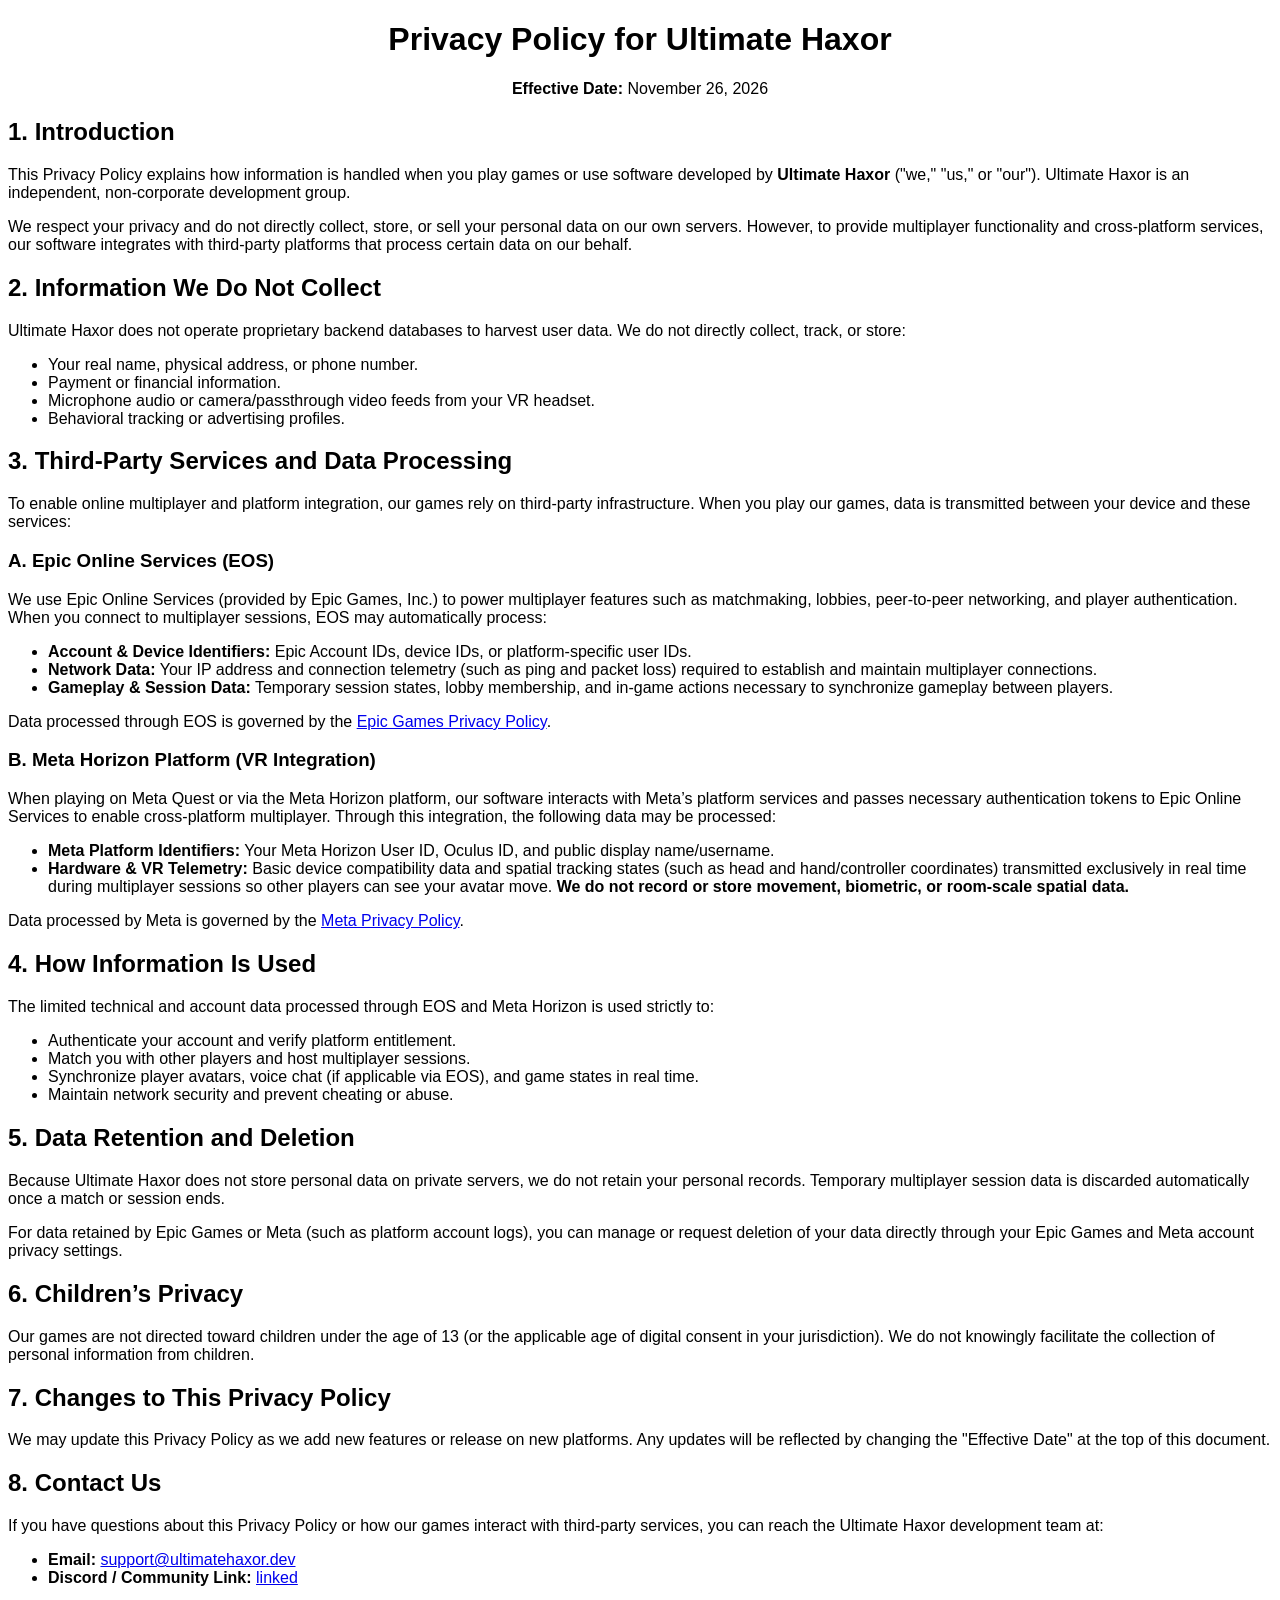
==== privacy_policy/index.html @ be050dad "web site" ====
<!DOCTYPE html>

<head>
    <title>ultimate haxor</title>
    <link rel="preconnect" href="https://fonts.googleapis.com">
    <link rel="preconnect" href="https://fonts.gstatic.com" crossorigin>
    <link href="https://fonts.googleapis.com/css2?family=Geist+Pixel&family=Gorditas:wght@400;700&display=swap" rel="stylesheet">
    <style>
        body {
            font-family: 'Geist Pixel', sans-serif;
        }
    </style>
</head>

<body>
    <main class="container">
        <h1 style="text-align: center;">Privacy Policy for Ultimate Haxor</h1>
        <p style="text-align: center;"><strong>Effective Date:</strong> November 26, 2026</p>

        <h2>1. Introduction</h2>
        <p>This Privacy Policy explains how information is handled when you play games or use software developed by <strong>Ultimate Haxor</strong> ("we," "us," or "our"). Ultimate Haxor is an independent, non-corporate development group.</p>
        <p>We respect your privacy and do not directly collect, store, or sell your personal data on our own servers. However, to provide multiplayer functionality and cross-platform services, our software integrates with third-party platforms that process certain data on our behalf.</p>

        <h2>2. Information We Do Not Collect</h2>
        <p>Ultimate Haxor does not operate proprietary backend databases to harvest user data. We do not directly collect, track, or store:</p>
        <ul>
            <li>Your real name, physical address, or phone number.</li>
            <li>Payment or financial information.</li>
            <li>Microphone audio or camera/passthrough video feeds from your VR headset.</li>
            <li>Behavioral tracking or advertising profiles.</li>
        </ul>

        <h2>3. Third-Party Services and Data Processing</h2>
        <p>To enable online multiplayer and platform integration, our games rely on third-party infrastructure. When you play our games, data is transmitted between your device and these services:</p>

        <h3>A. Epic Online Services (EOS)</h3>
        <p>We use Epic Online Services (provided by Epic Games, Inc.) to power multiplayer features such as matchmaking, lobbies, peer-to-peer networking, and player authentication. When you connect to multiplayer sessions, EOS may automatically process:</p>
        <ul>
            <li><strong>Account &amp; Device Identifiers:</strong> Epic Account IDs, device IDs, or platform-specific user IDs.</li>
            <li><strong>Network Data:</strong> Your IP address and connection telemetry (such as ping and packet loss) required to establish and maintain multiplayer connections.</li>
            <li><strong>Gameplay &amp; Session Data:</strong> Temporary session states, lobby membership, and in-game actions necessary to synchronize gameplay between players.</li>
        </ul>
        <p>Data processed through EOS is governed by the <a href="https://www.epicgames.com/site/en-US/privacypolicy" target="_blank" rel="noopener noreferrer">Epic Games Privacy Policy</a>.</p>

        <h3>B. Meta Horizon Platform (VR Integration)</h3>
        <p>When playing on Meta Quest or via the Meta Horizon platform, our software interacts with Meta’s platform services and passes necessary authentication tokens to Epic Online Services to enable cross-platform multiplayer. Through this integration, the following data may be processed:</p>
        <ul>
            <li><strong>Meta Platform Identifiers:</strong> Your Meta Horizon User ID, Oculus ID, and public display name/username.</li>
            <li><strong>Hardware &amp; VR Telemetry:</strong> Basic device compatibility data and spatial tracking states (such as head and hand/controller coordinates) transmitted exclusively in real time during multiplayer sessions so other players can see your avatar move. <strong>We do not record or store movement, biometric, or room-scale spatial data.</strong></li>
        </ul>
        <p>Data processed by Meta is governed by the <a href="https://www.meta.com/legal/privacy-policy/" target="_blank" rel="noopener noreferrer">Meta Privacy Policy</a>.</p>

        <h2>4. How Information Is Used</h2>
        <p>The limited technical and account data processed through EOS and Meta Horizon is used strictly to:</p>
        <ul>
            <li>Authenticate your account and verify platform entitlement.</li>
            <li>Match you with other players and host multiplayer sessions.</li>
            <li>Synchronize player avatars, voice chat (if applicable via EOS), and game states in real time.</li>
            <li>Maintain network security and prevent cheating or abuse.</li>
        </ul>

        <h2>5. Data Retention and Deletion</h2>
        <p>Because Ultimate Haxor does not store personal data on private servers, we do not retain your personal records. Temporary multiplayer session data is discarded automatically once a match or session ends.</p>
        <p>For data retained by Epic Games or Meta (such as platform account logs), you can manage or request deletion of your data directly through your Epic Games and Meta account privacy settings.</p>

        <h2>6. Children’s Privacy</h2>
        <p>Our games are not directed toward children under the age of 13 (or the applicable age of digital consent in your jurisdiction). We do not knowingly facilitate the collection of personal information from children.</p>

        <h2>7. Changes to This Privacy Policy</h2>
        <p>We may update this Privacy Policy as we add new features or release on new platforms. Any updates will be reflected by changing the "Effective Date" at the top of this document.</p>

        <h2>8. Contact Us</h2>
        <p>If you have questions about this Privacy Policy or how our games interact with third-party services, you can reach the Ultimate Haxor development team at:</p>
        <ul>
            <li><strong>Email:</strong> <a href="mailto:support@ultimatehaxor.dev">support@ultimatehaxor.dev</a></li>
            <li><strong>Discord / Community Link:</strong> <a href="https://ultimatehaxor.dev/discord">linked</a></li>
        </ul>
    </main>
</body>
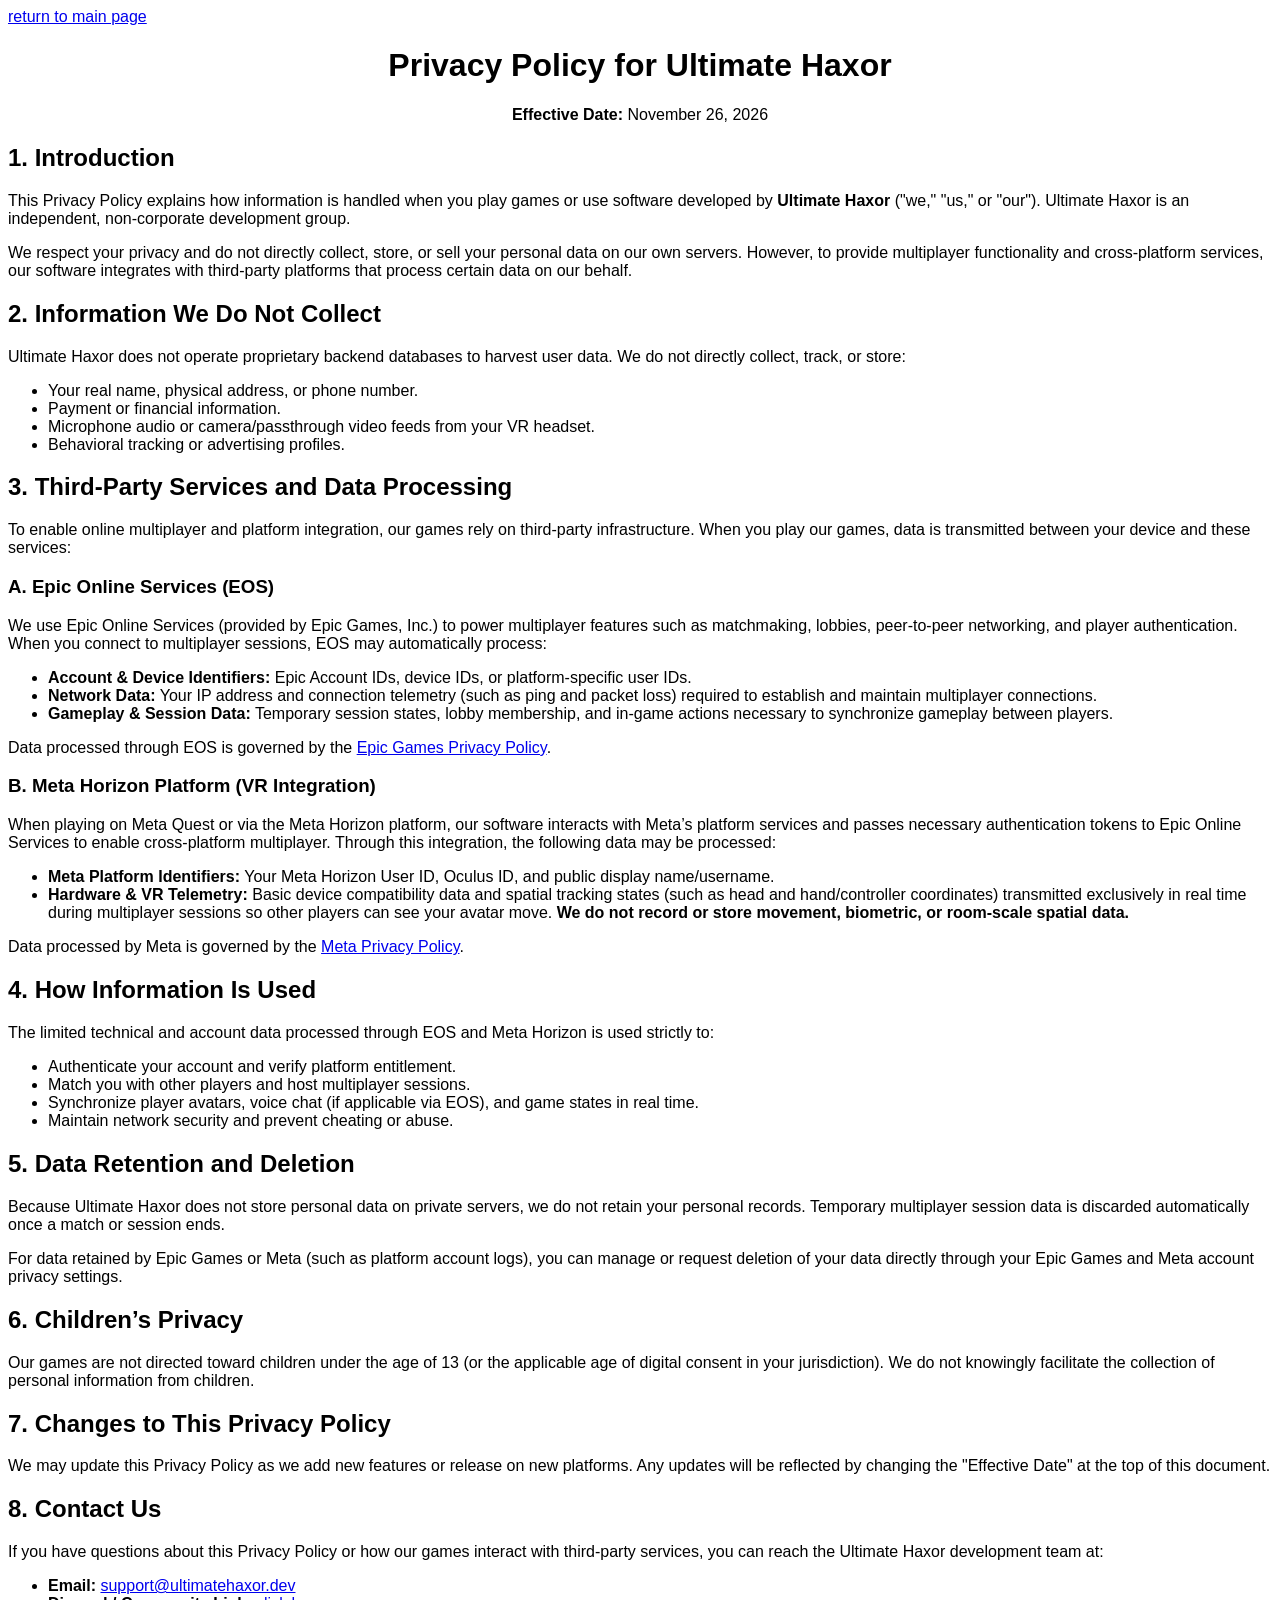
==== commit eba67dc6: "Update index.html" ====
--- a/privacy_policy/index.html
+++ b/privacy_policy/index.html
@@ -13,6 +13,7 @@
 </head>
 
 <body>
+    <a href="../" style="text-align: center;" >return to main page</a>
     <main class="container">
         <h1 style="text-align: center;">Privacy Policy for Ultimate Haxor</h1>
         <p style="text-align: center;"><strong>Effective Date:</strong> November 26, 2026</p>
@@ -73,7 +74,7 @@
         <p>If you have questions about this Privacy Policy or how our games interact with third-party services, you can reach the Ultimate Haxor development team at:</p>
         <ul>
             <li><strong>Email:</strong> <a href="mailto:support@ultimatehaxor.dev">support@ultimatehaxor.dev</a></li>
-            <li><strong>Discord / Community Link:</strong> <a href="https://ultimatehaxor.dev/discord">linked</a></li>
+            <li><strong>Discord / Community Link:</strong> <a href="https://ultimatehaxor.dev/discord">click here</a></li>
         </ul>
     </main>
 </body>
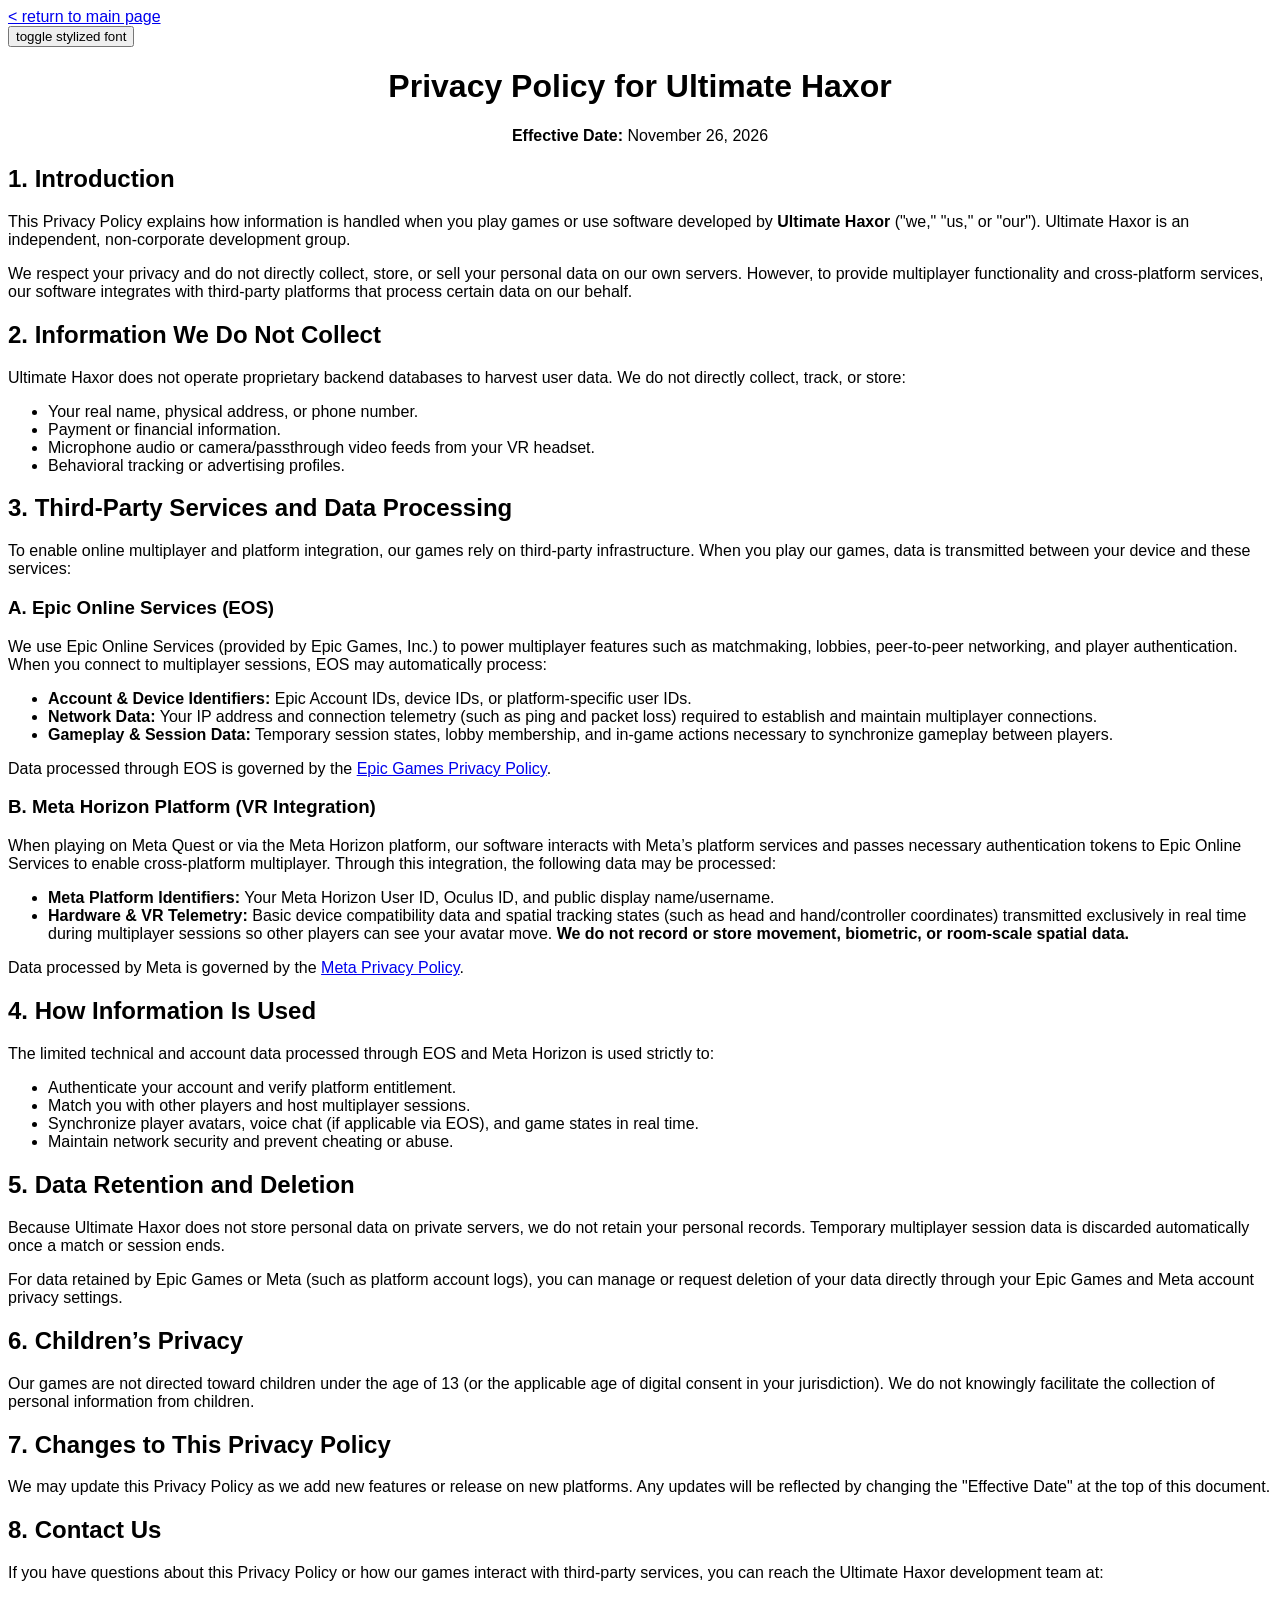
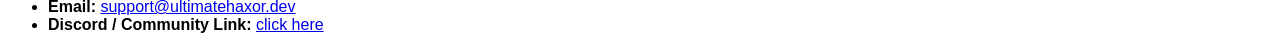
==== commit 04be4942: "Update index.html" ====
--- a/privacy_policy/index.html
+++ b/privacy_policy/index.html
@@ -6,15 +6,19 @@
     <link rel="preconnect" href="https://fonts.gstatic.com" crossorigin>
     <link href="https://fonts.googleapis.com/css2?family=Geist+Pixel&family=Gorditas:wght@400;700&display=swap" rel="stylesheet">
     <style>
-        body {
+        .container {
             font-family: 'Geist Pixel', sans-serif;
+        }
+        .containerGoodFont {
+            font-family: 'Arial', sans-serif;
         }
     </style>
 </head>
 
 <body>
-    <a href="../" style="text-align: center;" >return to main page</a>
-    <main class="container">
+    <main id="mainElement" class="container">
+        <a href="../" style="text-align: center;" >< return to main page</a><br>
+        <button style="text-align: center;" id="stylizedFont">toggle stylized font</button>
         <h1 style="text-align: center;">Privacy Policy for Ultimate Haxor</h1>
         <p style="text-align: center;"><strong>Effective Date:</strong> November 26, 2026</p>
 
@@ -77,4 +81,15 @@
             <li><strong>Discord / Community Link:</strong> <a href="https://ultimatehaxor.dev/discord">click here</a></li>
         </ul>
     </main>
-</body>+</body>
+
+<script>
+    let stylizedFont = true
+    document.getElementById("stylizedFont").onclick = function(){
+        stylizedFont  = !stylizedFont
+        if (!stylizedFont)
+            document.getElementById('mainElement').className = 'containerGoodFont'
+        else
+            document.getElementById('mainElement').className = 'container'
+    }
+</script>
